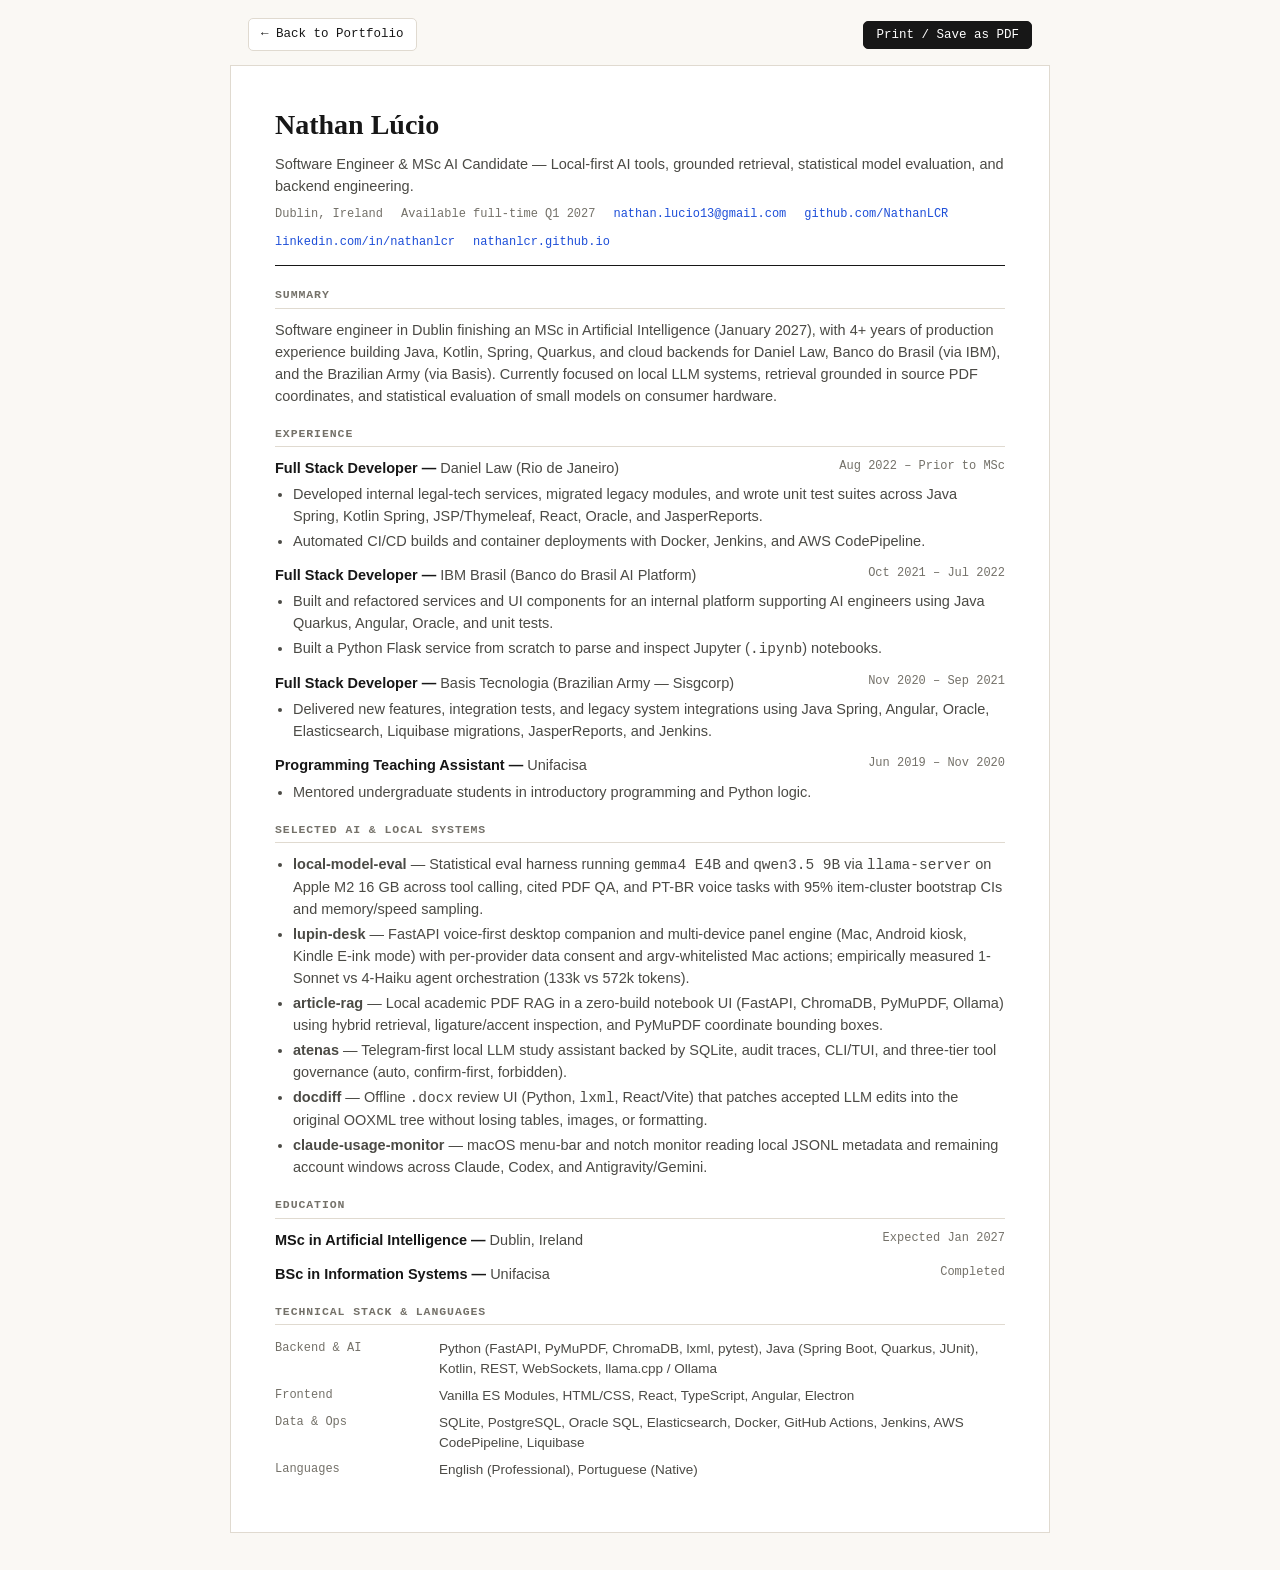
==== cv.html @ 1597ad4c "Rebuild portfolio with 6 local AI systems, printable CV, and interactive eval explorer" ====
<!DOCTYPE html>
<html lang="en">
<head>
  <meta charset="UTF-8">
  <meta name="viewport" content="width=device-width, initial-scale=1.0">
  <title>CV — Nathan Lúcio</title>
  <link rel="icon" href="/favicon.ico" type="image/x-icon">
  <style>
    :root {
      --bg: #faf8f4;
      --paper: #ffffff;
      --ink: #171717;
      --muted: #4b4a45;
      --faint: #747169;
      --rule: #e0dad0;
      --accent: #1d4ed8;
      --serif: Georgia, "Iowan Old Style", "Palatino Linotype", Palatino, serif;
      --sans: -apple-system, BlinkMacSystemFont, "Segoe UI", Roboto, Helvetica, Arial, sans-serif;
      --mono: ui-monospace, "SF Mono", Menlo, Monaco, Consolas, monospace;
    }
    * { box-sizing: border-box; }
    body {
      margin: 0;
      background: var(--bg);
      color: var(--ink);
      font-family: var(--sans);
      font-size: 14.5px;
      line-height: 1.52;
    }
    .toolbar {
      max-width: 820px;
      margin: 18px auto 0;
      padding: 0 18px;
      display: flex;
      justify-content: space-between;
      align-items: center;
      gap: 12px;
      font-family: var(--mono);
      font-size: 12.5px;
    }
    .toolbar a, .toolbar button {
      color: var(--ink);
      background: var(--paper);
      border: 1px solid var(--rule);
      border-radius: 5px;
      padding: 6px 12px;
      text-decoration: none;
      cursor: pointer;
      font-family: var(--mono);
      font-size: 12.5px;
    }
    .toolbar button {
      background: var(--ink);
      color: var(--paper);
      border-color: var(--ink);
    }
    .sheet {
      max-width: 820px;
      margin: 14px auto 40px;
      background: var(--paper);
      border: 1px solid var(--rule);
      padding: 38px 44px;
    }
    header {
      border-bottom: 1.5px solid var(--ink);
      padding-bottom: 14px;
      margin-bottom: 20px;
    }
    h1 {
      font-family: var(--serif);
      font-size: 28px;
      margin: 0 0 6px 0;
    }
    .subtitle {
      color: var(--muted);
      margin: 0 0 8px 0;
    }
    .meta-line {
      font-family: var(--mono);
      font-size: 12px;
      color: var(--faint);
      display: flex;
      flex-wrap: wrap;
      gap: 10px 18px;
    }
    .meta-line a { color: var(--accent); text-decoration: none; }
    section { margin-bottom: 18px; }
    section:last-child { margin-bottom: 0; }
    h2 {
      font-family: var(--mono);
      font-size: 11.5px;
      text-transform: uppercase;
      letter-spacing: 0.08em;
      color: var(--faint);
      border-bottom: 1px solid var(--rule);
      padding-bottom: 4px;
      margin: 0 0 10px 0;
    }
    .entry { margin-bottom: 12px; }
    .entry:last-child { margin-bottom: 0; }
    .entry-head {
      display: flex;
      flex-wrap: wrap;
      justify-content: space-between;
      gap: 6px;
      font-weight: 600;
    }
    .entry-org { color: var(--muted); font-weight: 500; }
    .entry-when {
      font-family: var(--mono);
      font-size: 12px;
      color: var(--faint);
      font-weight: 400;
    }
    ul {
      margin: 4px 0 0 0;
      padding-left: 18px;
      color: var(--muted);
    }
    li + li { margin-top: 3px; }
    .skills-grid {
      display: grid;
      grid-template-columns: 150px 1fr;
      gap: 6px 14px;
      font-size: 13.5px;
    }
    .skills-grid dt {
      font-family: var(--mono);
      font-size: 12px;
      color: var(--faint);
    }
    .skills-grid dd { margin: 0; color: var(--muted); }
    @media (max-width: 640px) {
      .sheet { padding: 24px 20px; }
      .skills-grid { grid-template-columns: 1fr; }
    }
    @media print {
      body { background: #fff; font-size: 12.5px; }
      .toolbar { display: none; }
      .sheet {
        margin: 0;
        border: none;
        padding: 0;
        max-width: 100%;
      }
      a { color: #000; }
    }
  </style>
</head>
<body>
  <div class="toolbar">
    <a href="/">&larr; Back to Portfolio</a>
    <button type="button" onclick="window.print()">Print / Save as PDF</button>
  </div>

  <main class="sheet">
    <header>
      <h1>Nathan Lúcio</h1>
      <p class="subtitle">Software Engineer &amp; MSc AI Candidate &mdash; Local-first AI tools, grounded retrieval, statistical model evaluation, and backend engineering.</p>
      <div class="meta-line">
        <span>Dublin, Ireland</span>
        <span>Available full-time Q1 2027</span>
        <a href="mailto:nathan.lucio13@gmail.com">nathan.lucio13@gmail.com</a>
        <a href="https://github.com/NathanLCR">github.com/NathanLCR</a>
        <a href="https://www.linkedin.com/in/nathanlcr/">linkedin.com/in/nathanlcr</a>
        <a href="https://nathanlcr.github.io">nathanlcr.github.io</a>
      </div>
    </header>

    <section>
      <h2>Summary</h2>
      <p style="margin:0;color:var(--muted);">
        Software engineer in Dublin finishing an MSc in Artificial Intelligence (January 2027), with 4+ years of production experience building Java, Kotlin, Spring, Quarkus, and cloud backends for Daniel Law, Banco do Brasil (via IBM), and the Brazilian Army (via Basis). Currently focused on local LLM systems, retrieval grounded in source PDF coordinates, and statistical evaluation of small models on consumer hardware.
      </p>
    </section>

    <section>
      <h2>Experience</h2>

      <div class="entry">
        <div class="entry-head">
          <span>Full Stack Developer &mdash; <span class="entry-org">Daniel Law (Rio de Janeiro)</span></span>
          <span class="entry-when">Aug 2022 &ndash; Prior to MSc</span>
        </div>
        <ul>
          <li>Developed internal legal-tech services, migrated legacy modules, and wrote unit test suites across Java Spring, Kotlin Spring, JSP/Thymeleaf, React, Oracle, and JasperReports.</li>
          <li>Automated CI/CD builds and container deployments with Docker, Jenkins, and AWS CodePipeline.</li>
        </ul>
      </div>

      <div class="entry">
        <div class="entry-head">
          <span>Full Stack Developer &mdash; <span class="entry-org">IBM Brasil (Banco do Brasil AI Platform)</span></span>
          <span class="entry-when">Oct 2021 &ndash; Jul 2022</span>
        </div>
        <ul>
          <li>Built and refactored services and UI components for an internal platform supporting AI engineers using Java Quarkus, Angular, Oracle, and unit tests.</li>
          <li>Built a Python Flask service from scratch to parse and inspect Jupyter (<code>.ipynb</code>) notebooks.</li>
        </ul>
      </div>

      <div class="entry">
        <div class="entry-head">
          <span>Full Stack Developer &mdash; <span class="entry-org">Basis Tecnologia (Brazilian Army &mdash; Sisgcorp)</span></span>
          <span class="entry-when">Nov 2020 &ndash; Sep 2021</span>
        </div>
        <ul>
          <li>Delivered new features, integration tests, and legacy system integrations using Java Spring, Angular, Oracle, Elasticsearch, Liquibase migrations, JasperReports, and Jenkins.</li>
        </ul>
      </div>

      <div class="entry">
        <div class="entry-head">
          <span>Programming Teaching Assistant &mdash; <span class="entry-org">Unifacisa</span></span>
          <span class="entry-when">Jun 2019 &ndash; Nov 2020</span>
        </div>
        <ul>
          <li>Mentored undergraduate students in introductory programming and Python logic.</li>
        </ul>
      </div>
    </section>

    <section>
      <h2>Selected AI &amp; Local Systems</h2>
      <ul>
        <li><strong>local-model-eval</strong> &mdash; Statistical eval harness running <code>gemma4 E4B</code> and <code>qwen3.5 9B</code> via <code>llama-server</code> on Apple M2 16 GB across tool calling, cited PDF QA, and PT-BR voice tasks with 95% item-cluster bootstrap CIs and memory/speed sampling.</li>
        <li><strong>lupin-desk</strong> &mdash; FastAPI voice-first desktop companion and multi-device panel engine (Mac, Android kiosk, Kindle E-ink mode) with per-provider data consent and argv-whitelisted Mac actions; empirically measured 1-Sonnet vs 4-Haiku agent orchestration (133k vs 572k tokens).</li>
        <li><strong>article-rag</strong> &mdash; Local academic PDF RAG in a zero-build notebook UI (FastAPI, ChromaDB, PyMuPDF, Ollama) using hybrid retrieval, ligature/accent inspection, and PyMuPDF coordinate bounding boxes.</li>
        <li><strong>atenas</strong> &mdash; Telegram-first local LLM study assistant backed by SQLite, audit traces, CLI/TUI, and three-tier tool governance (auto, confirm-first, forbidden).</li>
        <li><strong>docdiff</strong> &mdash; Offline <code>.docx</code> review UI (Python, <code>lxml</code>, React/Vite) that patches accepted LLM edits into the original OOXML tree without losing tables, images, or formatting.</li>
        <li><strong>claude-usage-monitor</strong> &mdash; macOS menu-bar and notch monitor reading local JSONL metadata and remaining account windows across Claude, Codex, and Antigravity/Gemini.</li>
      </ul>
    </section>

    <section>
      <h2>Education</h2>
      <div class="entry">
        <div class="entry-head">
          <span>MSc in Artificial Intelligence &mdash; <span class="entry-org">Dublin, Ireland</span></span>
          <span class="entry-when">Expected Jan 2027</span>
        </div>
      </div>
      <div class="entry">
        <div class="entry-head">
          <span>BSc in Information Systems &mdash; <span class="entry-org">Unifacisa</span></span>
          <span class="entry-when">Completed</span>
        </div>
      </div>
    </section>

    <section>
      <h2>Technical Stack &amp; Languages</h2>
      <dl class="skills-grid">
        <dt>Backend &amp; AI</dt>
        <dd>Python (FastAPI, PyMuPDF, ChromaDB, lxml, pytest), Java (Spring Boot, Quarkus, JUnit), Kotlin, REST, WebSockets, llama.cpp / Ollama</dd>
        <dt>Frontend</dt>
        <dd>Vanilla ES Modules, HTML/CSS, React, TypeScript, Angular, Electron</dd>
        <dt>Data &amp; Ops</dt>
        <dd>SQLite, PostgreSQL, Oracle SQL, Elasticsearch, Docker, GitHub Actions, Jenkins, AWS CodePipeline, Liquibase</dd>
        <dt>Languages</dt>
        <dd>English (Professional), Portuguese (Native)</dd>
      </dl>
    </section>
  </main>
</body>
</html>
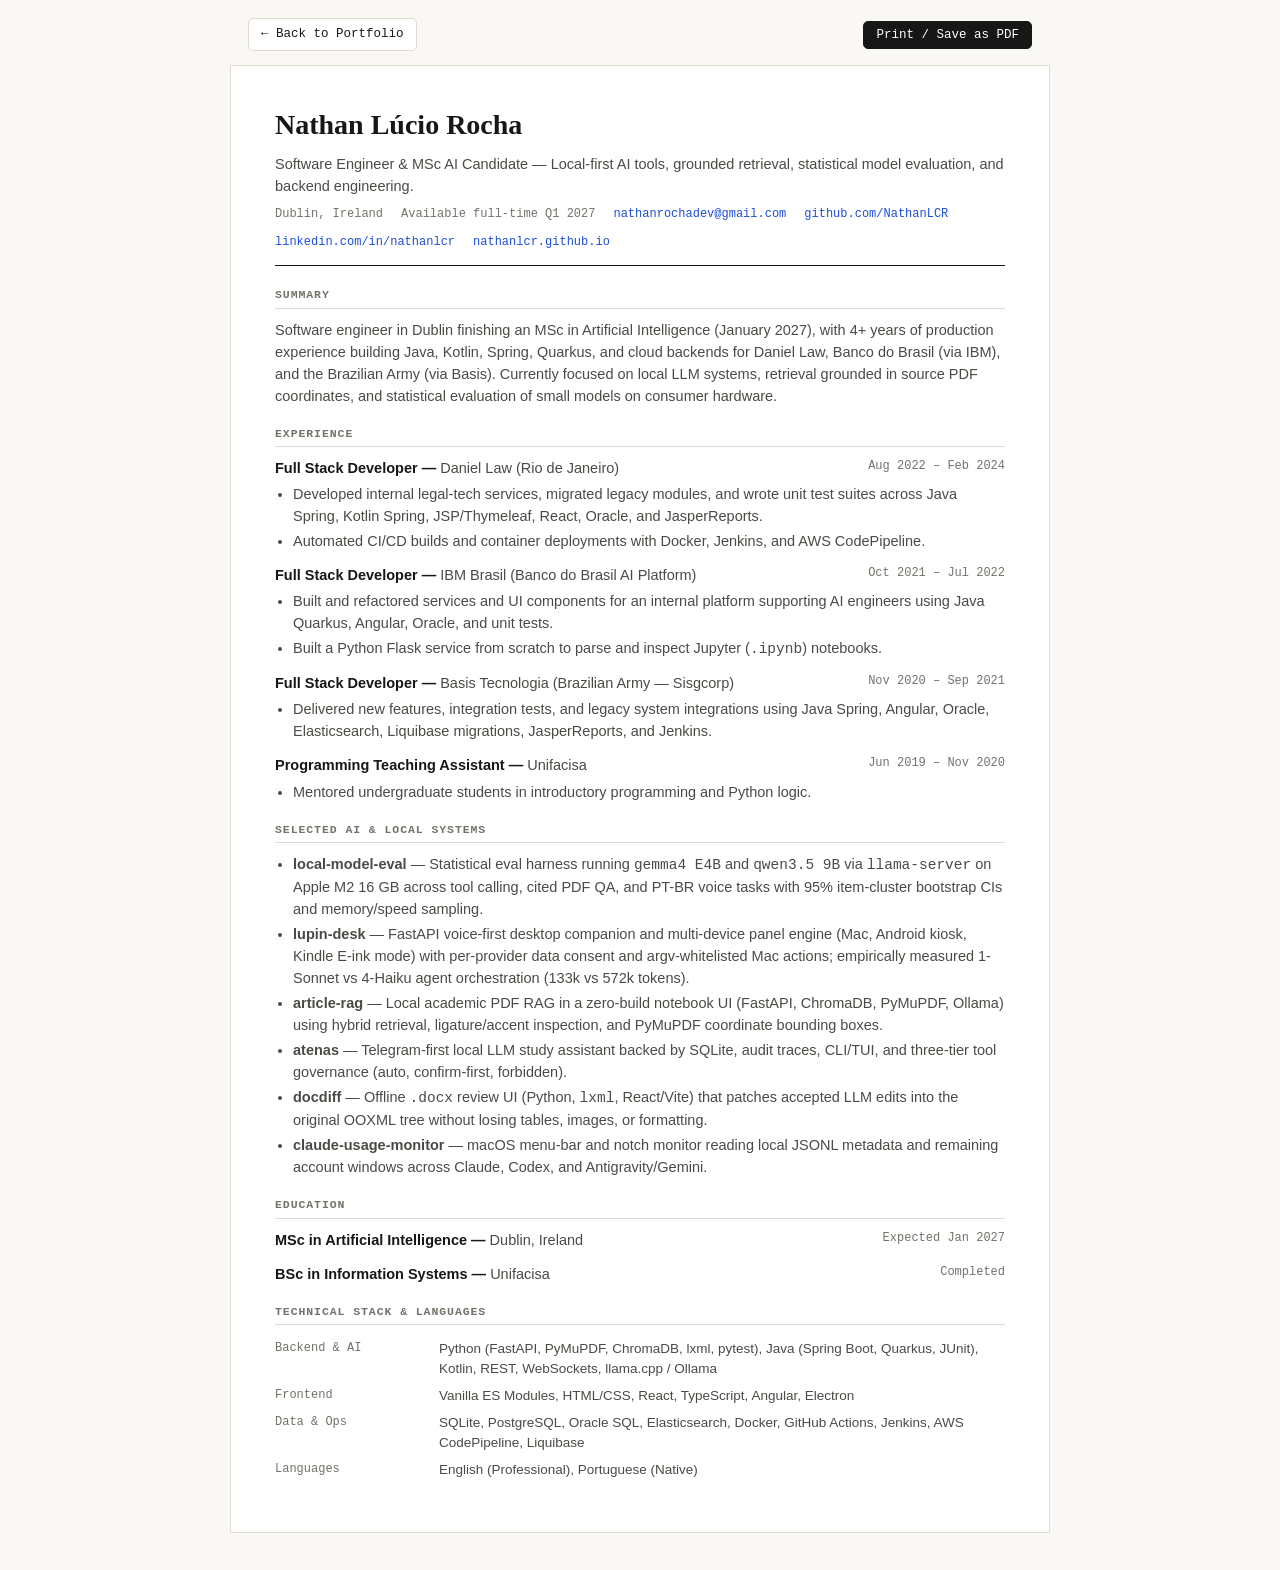
==== commit a295065d: "Unify name and email, sharpen positioning, fix Daniel Law end date" ====
--- a/cv.html
+++ b/cv.html
@@ -3,8 +3,8 @@
 <head>
   <meta charset="UTF-8">
   <meta name="viewport" content="width=device-width, initial-scale=1.0">
-  <title>CV — Nathan Lúcio</title>
-  <link rel="icon" href="/favicon.ico" type="image/x-icon">
+  <title>CV — Nathan Lúcio Rocha</title>
+  <link rel="icon" href="favicon.ico" type="image/x-icon">
   <style>
     :root {
       --bg: #faf8f4;
@@ -149,18 +149,18 @@
 </head>
 <body>
   <div class="toolbar">
-    <a href="/">&larr; Back to Portfolio</a>
+    <a href="index.html">&larr; Back to Portfolio</a>
     <button type="button" onclick="window.print()">Print / Save as PDF</button>
   </div>
 
   <main class="sheet">
     <header>
-      <h1>Nathan Lúcio</h1>
+      <h1>Nathan Lúcio Rocha</h1>
       <p class="subtitle">Software Engineer &amp; MSc AI Candidate &mdash; Local-first AI tools, grounded retrieval, statistical model evaluation, and backend engineering.</p>
       <div class="meta-line">
         <span>Dublin, Ireland</span>
         <span>Available full-time Q1 2027</span>
-        <a href="mailto:nathan.lucio13@gmail.com">nathan.lucio13@gmail.com</a>
+        <a href="mailto:nathanrochadev@gmail.com">nathanrochadev@gmail.com</a>
         <a href="https://github.com/NathanLCR">github.com/NathanLCR</a>
         <a href="https://www.linkedin.com/in/nathanlcr/">linkedin.com/in/nathanlcr</a>
         <a href="https://nathanlcr.github.io">nathanlcr.github.io</a>
@@ -180,7 +180,7 @@
       <div class="entry">
         <div class="entry-head">
           <span>Full Stack Developer &mdash; <span class="entry-org">Daniel Law (Rio de Janeiro)</span></span>
-          <span class="entry-when">Aug 2022 &ndash; Prior to MSc</span>
+          <span class="entry-when">Aug 2022 &ndash; Feb 2024</span>
         </div>
         <ul>
           <li>Developed internal legal-tech services, migrated legacy modules, and wrote unit test suites across Java Spring, Kotlin Spring, JSP/Thymeleaf, React, Oracle, and JasperReports.</li>
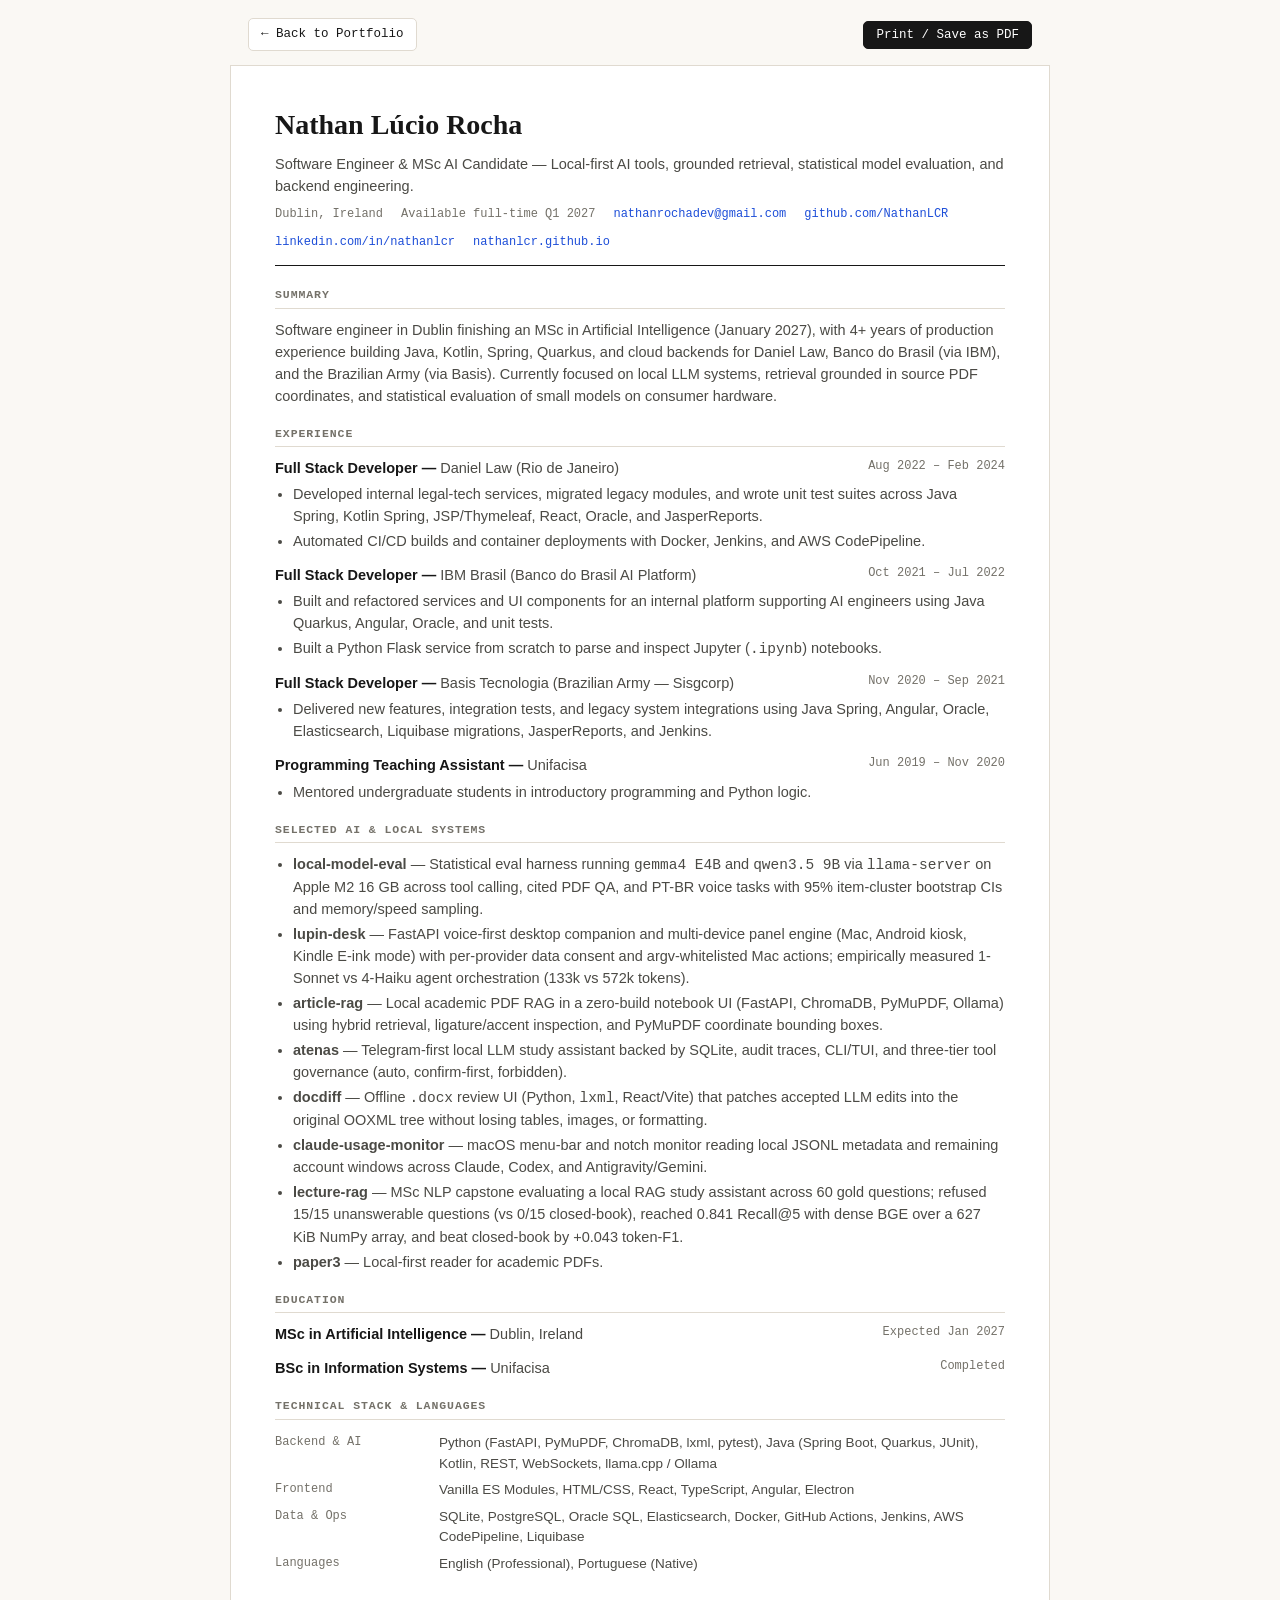
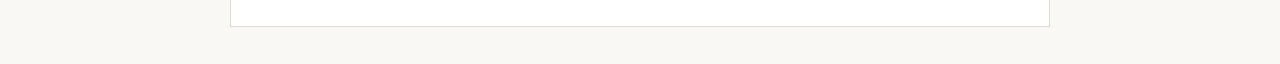
==== commit e0dd8273: "Add lecture-rag and paper3 to portfolio and CV" ====
--- a/cv.html
+++ b/cv.html
@@ -229,6 +229,8 @@
         <li><strong>atenas</strong> &mdash; Telegram-first local LLM study assistant backed by SQLite, audit traces, CLI/TUI, and three-tier tool governance (auto, confirm-first, forbidden).</li>
         <li><strong>docdiff</strong> &mdash; Offline <code>.docx</code> review UI (Python, <code>lxml</code>, React/Vite) that patches accepted LLM edits into the original OOXML tree without losing tables, images, or formatting.</li>
         <li><strong>claude-usage-monitor</strong> &mdash; macOS menu-bar and notch monitor reading local JSONL metadata and remaining account windows across Claude, Codex, and Antigravity/Gemini.</li>
+        <li><strong>lecture-rag</strong> &mdash; MSc NLP capstone evaluating a local RAG study assistant across 60 gold questions; refused 15/15 unanswerable questions (vs 0/15 closed-book), reached 0.841 Recall@5 with dense BGE over a 627 KiB NumPy array, and beat closed-book by +0.043 token-F1.</li>
+        <li><strong>paper3</strong> &mdash; Local-first reader for academic PDFs.</li>
       </ul>
     </section>
 
